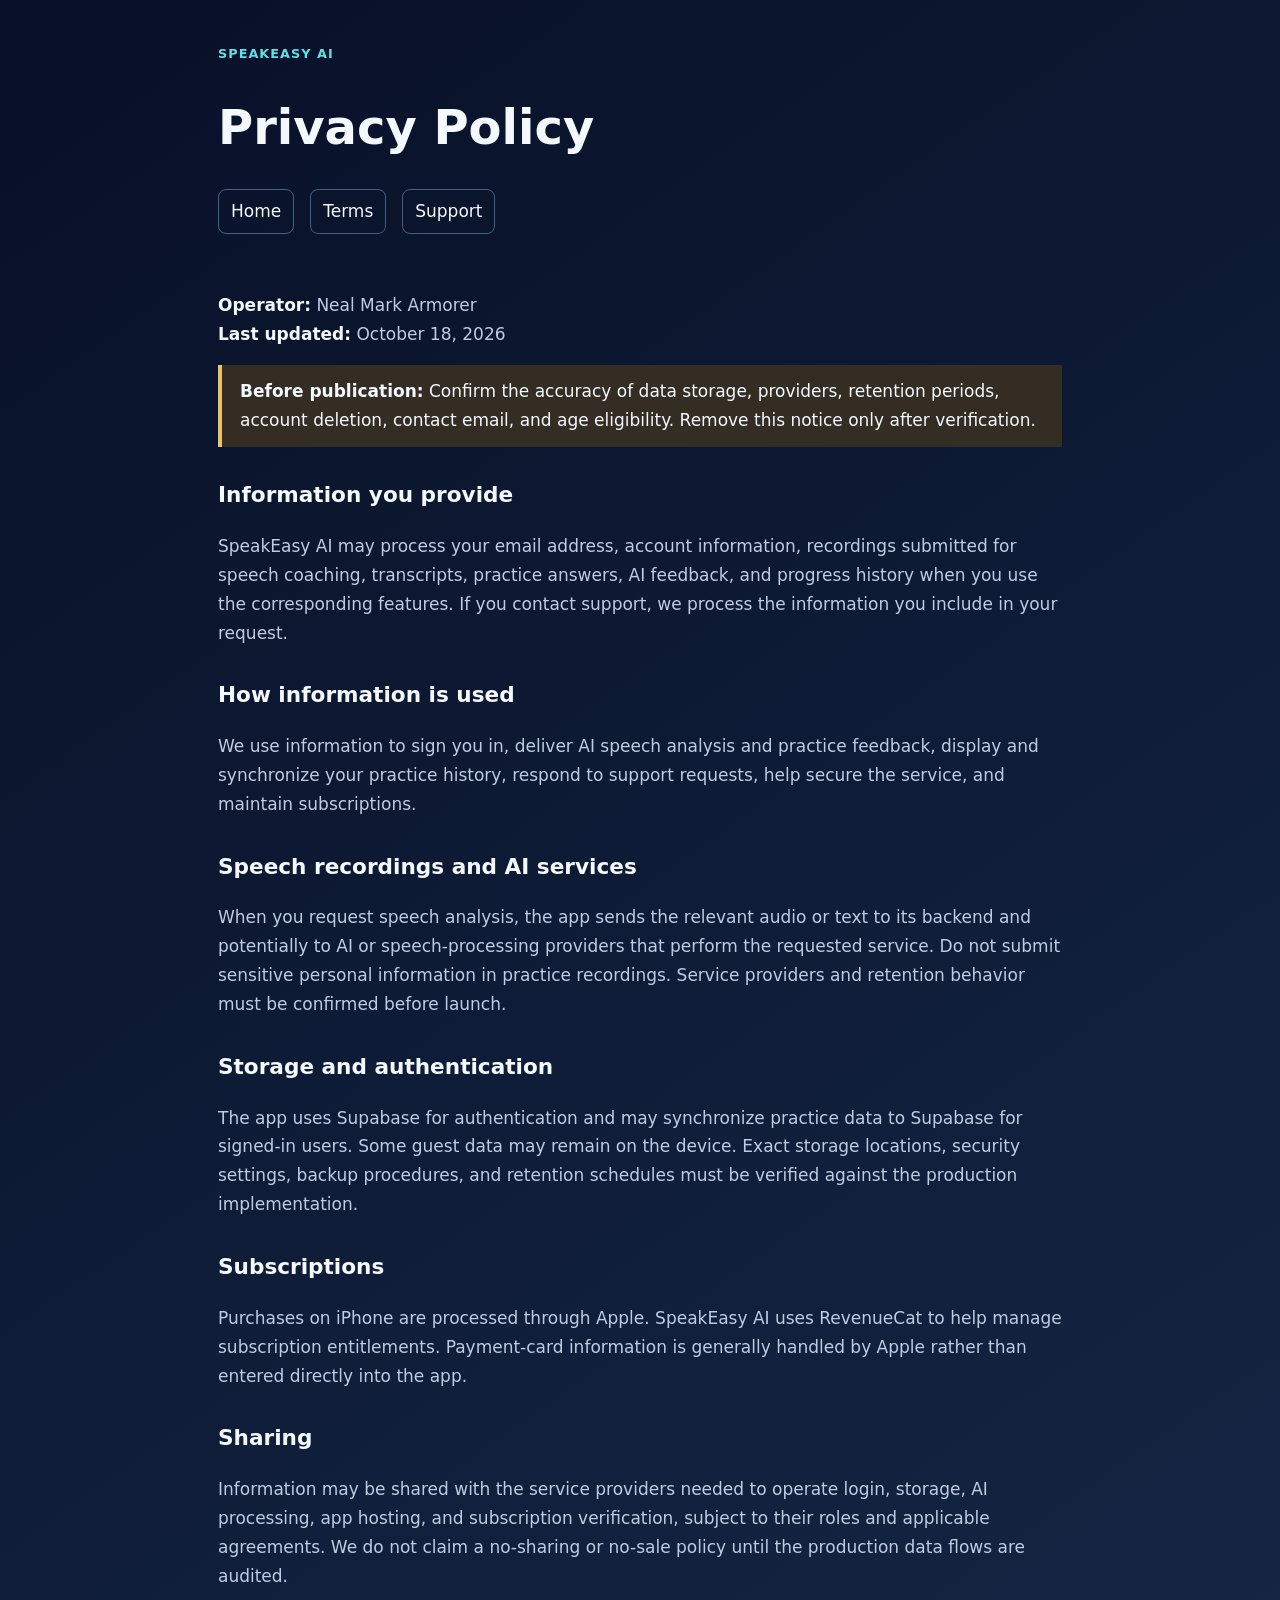
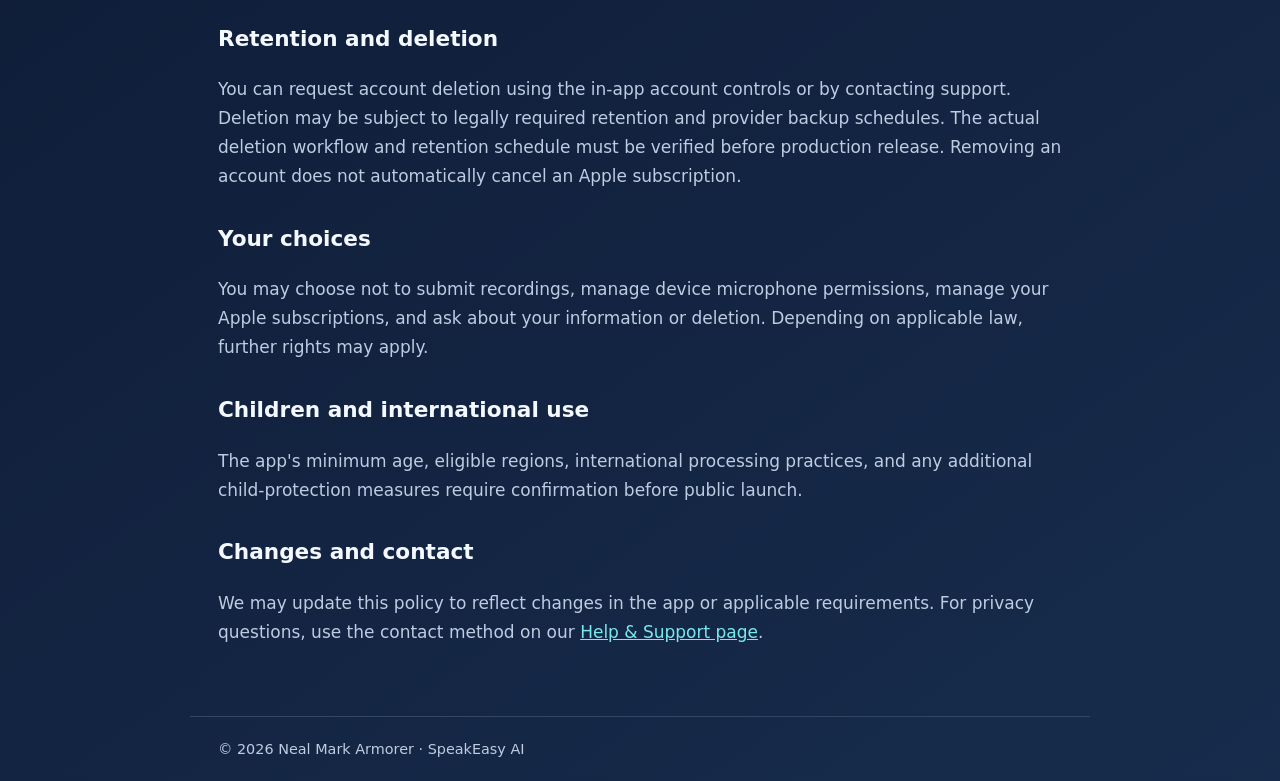
==== privacy.html @ dbbf39c7 "Add files via upload" ====
<!doctype html><html lang="en"><head><meta charset="utf-8"><meta name="viewport" content="width=device-width,initial-scale=1"><title>Privacy Policy — SpeakEasy AI</title><link rel="stylesheet" href="style.css"></head><body><header><span class="tag">SpeakEasy AI</span><h1>Privacy Policy</h1><nav aria-label="Main navigation"><a href="index.html">Home</a><a href="terms.html">Terms</a><a href="support.html">Support</a></nav></header><main><p><strong>Operator:</strong> Neal Mark Armorer<br><strong>Last updated:</strong> October 18, 2026</p><div class="notice"><strong>Before publication:</strong> Confirm the accuracy of data storage, providers, retention periods, account deletion, contact email, and age eligibility. Remove this notice only after verification.</div><h2>Information you provide</h2><p>SpeakEasy AI may process your email address, account information, recordings submitted for speech coaching, transcripts, practice answers, AI feedback, and progress history when you use the corresponding features. If you contact support, we process the information you include in your request.</p><h2>How information is used</h2><p>We use information to sign you in, deliver AI speech analysis and practice feedback, display and synchronize your practice history, respond to support requests, help secure the service, and maintain subscriptions.</p><h2>Speech recordings and AI services</h2><p>When you request speech analysis, the app sends the relevant audio or text to its backend and potentially to AI or speech-processing providers that perform the requested service. Do not submit sensitive personal information in practice recordings. Service providers and retention behavior must be confirmed before launch.</p><h2>Storage and authentication</h2><p>The app uses Supabase for authentication and may synchronize practice data to Supabase for signed-in users. Some guest data may remain on the device. Exact storage locations, security settings, backup procedures, and retention schedules must be verified against the production implementation.</p><h2>Subscriptions</h2><p>Purchases on iPhone are processed through Apple. SpeakEasy AI uses RevenueCat to help manage subscription entitlements. Payment-card information is generally handled by Apple rather than entered directly into the app.</p><h2>Sharing</h2><p>Information may be shared with the service providers needed to operate login, storage, AI processing, app hosting, and subscription verification, subject to their roles and applicable agreements. We do not claim a no-sharing or no-sale policy until the production data flows are audited.</p><h2>Retention and deletion</h2><p>You can request account deletion using the in-app account controls or by contacting support. Deletion may be subject to legally required retention and provider backup schedules. The actual deletion workflow and retention schedule must be verified before production release. Removing an account does not automatically cancel an Apple subscription.</p><h2>Your choices</h2><p>You may choose not to submit recordings, manage device microphone permissions, manage your Apple subscriptions, and ask about your information or deletion. Depending on applicable law, further rights may apply.</p><h2>Children and international use</h2><p>The app's minimum age, eligible regions, international processing practices, and any additional child-protection measures require confirmation before public launch.</p><h2>Changes and contact</h2><p>We may update this policy to reflect changes in the app or applicable requirements. For privacy questions, use the contact method on our <a href="support.html">Help & Support page</a>.</p></main><footer>© 2026 Neal Mark Armorer · SpeakEasy AI</footer></body></html>
---- style.css ----
:root{color-scheme:dark;--bg:#080f26;--card:#14223d;--txt:#f4f8ff;--muted:#becce2;--accent:#5de1e6}*{box-sizing:border-box}body{margin:0;background:linear-gradient(145deg,#081027,#172c4c);color:var(--txt);font:17px/1.7 system-ui,-apple-system,'Segoe UI',sans-serif;min-height:100vh}header,main,footer{max-width:900px;margin:auto;padding:20px 28px}header{padding-top:38px}a{color:#7ae8ef}nav{display:flex;gap:16px;flex-wrap:wrap}nav a{color:var(--txt);text-decoration:none;padding:7px 12px;border:1px solid #426080;border-radius:8px}h1{font-size:clamp(2rem,5vw,3rem);line-height:1.2}h2{font-size:1.35rem;margin-top:30px}p,li{color:var(--muted)}strong{color:#f4f8ff}.card{background:var(--card);border:1px solid #2e496c;border-radius:17px;padding:22px;margin:22px 0}.notice{border-left:4px solid #ebc36c;padding:12px 18px;background:#342d24}footer{font-size:.9rem;border-top:1px solid #334663;margin-top:32px;color:var(--muted)}.tag{color:var(--accent);font-weight:700;letter-spacing:.08em;text-transform:uppercase;font-size:.8rem}a:focus-visible{outline:3px solid var(--accent);outline-offset:2px}
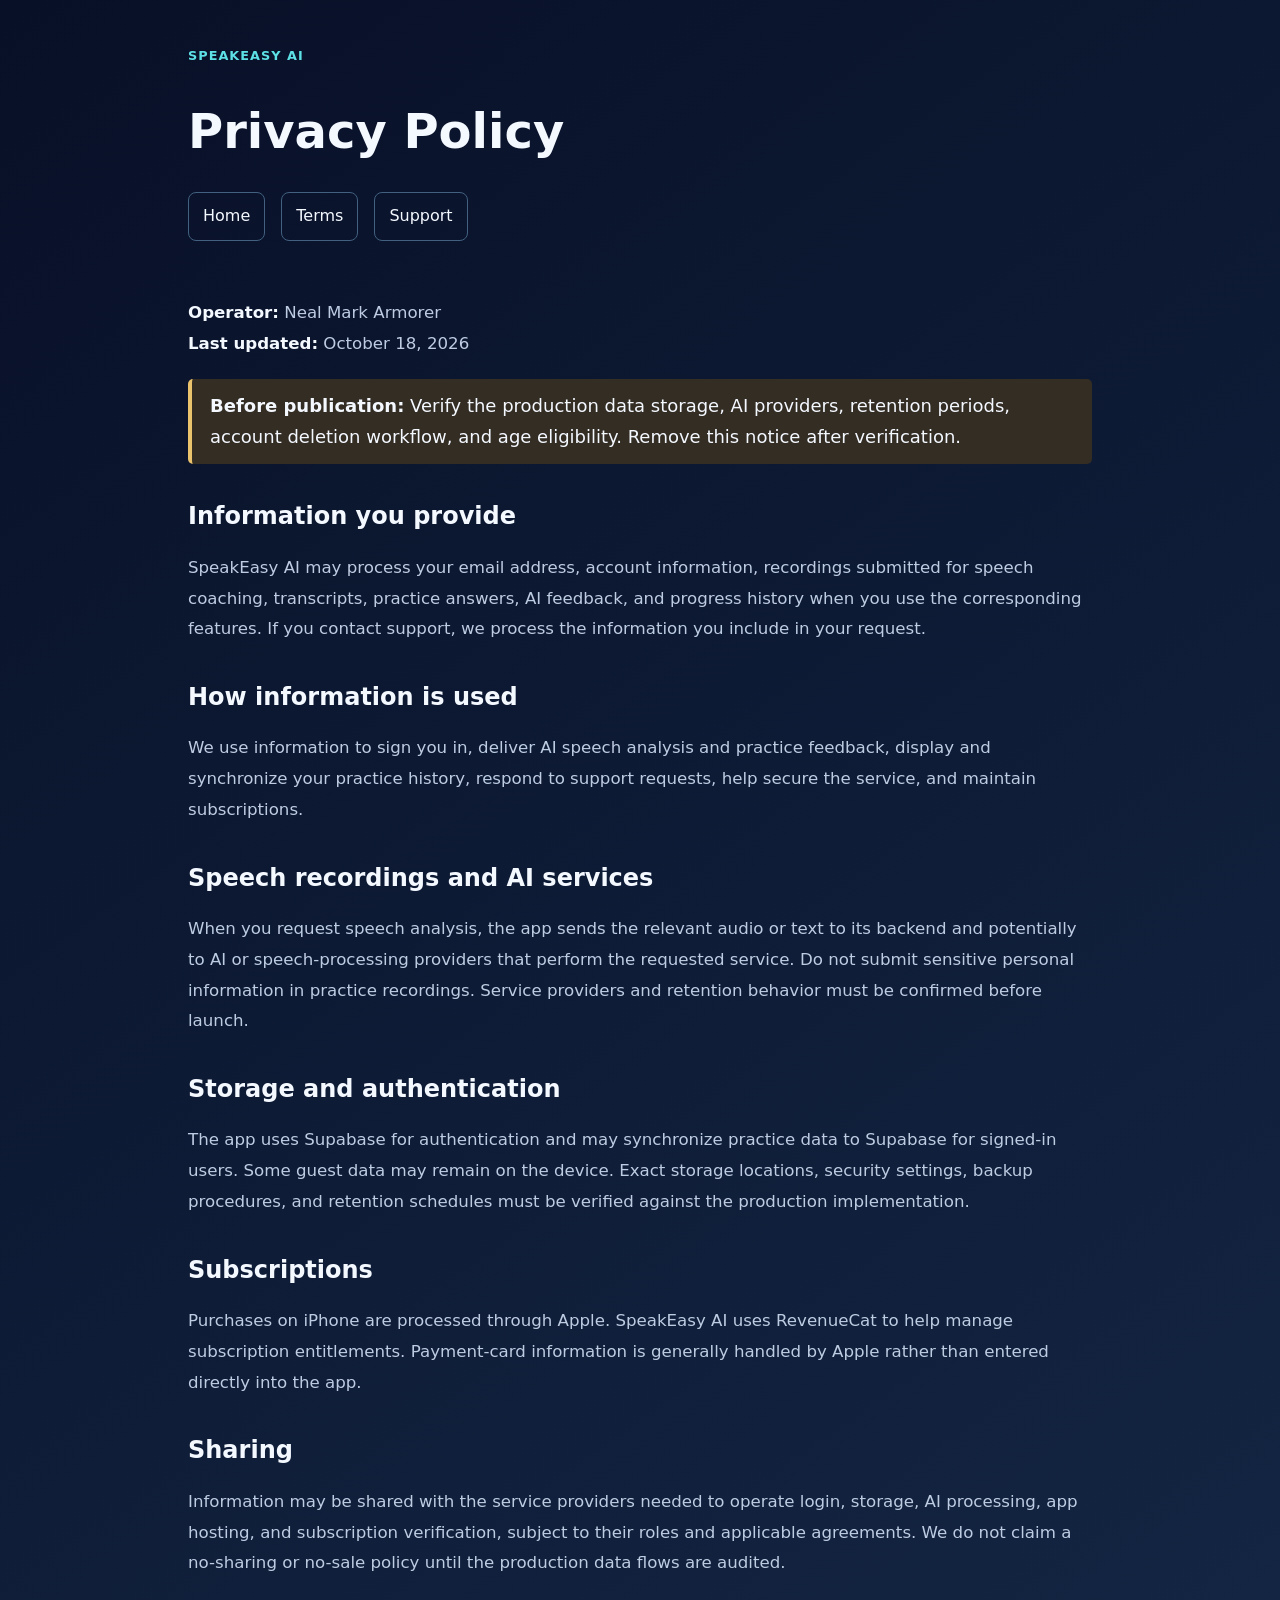
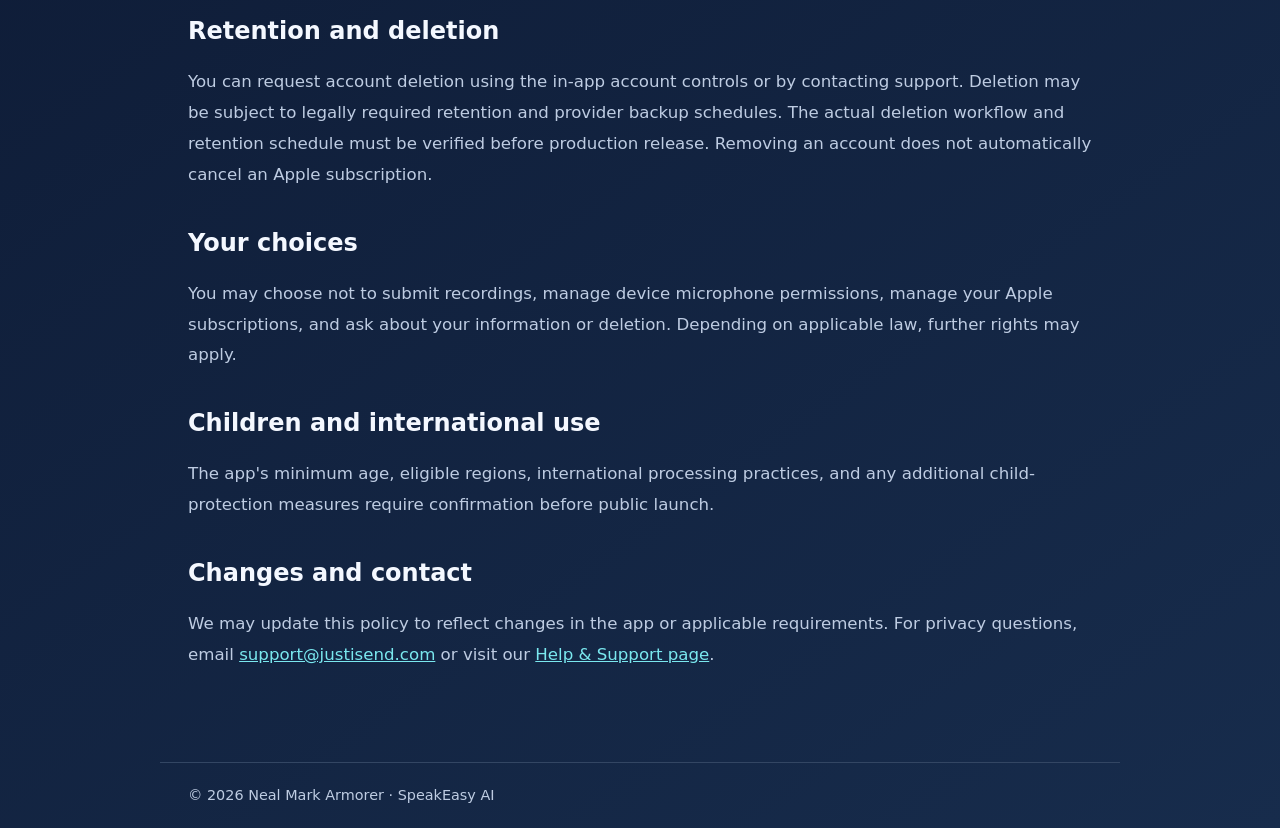
==== commit a9e1c997: "Add files via upload" ====
--- a/privacy.html
+++ b/privacy.html
@@ -1 +1 @@
-<!doctype html><html lang="en"><head><meta charset="utf-8"><meta name="viewport" content="width=device-width,initial-scale=1"><title>Privacy Policy — SpeakEasy AI</title><link rel="stylesheet" href="style.css"></head><body><header><span class="tag">SpeakEasy AI</span><h1>Privacy Policy</h1><nav aria-label="Main navigation"><a href="index.html">Home</a><a href="terms.html">Terms</a><a href="support.html">Support</a></nav></header><main><p><strong>Operator:</strong> Neal Mark Armorer<br><strong>Last updated:</strong> October 18, 2026</p><div class="notice"><strong>Before publication:</strong> Confirm the accuracy of data storage, providers, retention periods, account deletion, contact email, and age eligibility. Remove this notice only after verification.</div><h2>Information you provide</h2><p>SpeakEasy AI may process your email address, account information, recordings submitted for speech coaching, transcripts, practice answers, AI feedback, and progress history when you use the corresponding features. If you contact support, we process the information you include in your request.</p><h2>How information is used</h2><p>We use information to sign you in, deliver AI speech analysis and practice feedback, display and synchronize your practice history, respond to support requests, help secure the service, and maintain subscriptions.</p><h2>Speech recordings and AI services</h2><p>When you request speech analysis, the app sends the relevant audio or text to its backend and potentially to AI or speech-processing providers that perform the requested service. Do not submit sensitive personal information in practice recordings. Service providers and retention behavior must be confirmed before launch.</p><h2>Storage and authentication</h2><p>The app uses Supabase for authentication and may synchronize practice data to Supabase for signed-in users. Some guest data may remain on the device. Exact storage locations, security settings, backup procedures, and retention schedules must be verified against the production implementation.</p><h2>Subscriptions</h2><p>Purchases on iPhone are processed through Apple. SpeakEasy AI uses RevenueCat to help manage subscription entitlements. Payment-card information is generally handled by Apple rather than entered directly into the app.</p><h2>Sharing</h2><p>Information may be shared with the service providers needed to operate login, storage, AI processing, app hosting, and subscription verification, subject to their roles and applicable agreements. We do not claim a no-sharing or no-sale policy until the production data flows are audited.</p><h2>Retention and deletion</h2><p>You can request account deletion using the in-app account controls or by contacting support. Deletion may be subject to legally required retention and provider backup schedules. The actual deletion workflow and retention schedule must be verified before production release. Removing an account does not automatically cancel an Apple subscription.</p><h2>Your choices</h2><p>You may choose not to submit recordings, manage device microphone permissions, manage your Apple subscriptions, and ask about your information or deletion. Depending on applicable law, further rights may apply.</p><h2>Children and international use</h2><p>The app's minimum age, eligible regions, international processing practices, and any additional child-protection measures require confirmation before public launch.</p><h2>Changes and contact</h2><p>We may update this policy to reflect changes in the app or applicable requirements. For privacy questions, use the contact method on our <a href="support.html">Help & Support page</a>.</p></main><footer>© 2026 Neal Mark Armorer · SpeakEasy AI</footer></body></html>
+<!doctype html><html lang="en"><head><meta charset="utf-8"><meta name="viewport" content="width=device-width,initial-scale=1"><title>Privacy Policy — SpeakEasy AI</title><link rel="stylesheet" href="style.css"></head><body><header><span class="tag">SpeakEasy AI</span><h1>Privacy Policy</h1><nav aria-label="Main navigation"><a href="index.html">Home</a><a href="terms.html">Terms</a><a href="support.html">Support</a></nav></header><main><p><strong>Operator:</strong> Neal Mark Armorer<br><strong>Last updated:</strong> October 18, 2026</p><div class="notice"><strong>Before publication:</strong> Verify the production data storage, AI providers, retention periods, account deletion workflow, and age eligibility. Remove this notice after verification.</div><h2>Information you provide</h2><p>SpeakEasy AI may process your email address, account information, recordings submitted for speech coaching, transcripts, practice answers, AI feedback, and progress history when you use the corresponding features. If you contact support, we process the information you include in your request.</p><h2>How information is used</h2><p>We use information to sign you in, deliver AI speech analysis and practice feedback, display and synchronize your practice history, respond to support requests, help secure the service, and maintain subscriptions.</p><h2>Speech recordings and AI services</h2><p>When you request speech analysis, the app sends the relevant audio or text to its backend and potentially to AI or speech-processing providers that perform the requested service. Do not submit sensitive personal information in practice recordings. Service providers and retention behavior must be confirmed before launch.</p><h2>Storage and authentication</h2><p>The app uses Supabase for authentication and may synchronize practice data to Supabase for signed-in users. Some guest data may remain on the device. Exact storage locations, security settings, backup procedures, and retention schedules must be verified against the production implementation.</p><h2>Subscriptions</h2><p>Purchases on iPhone are processed through Apple. SpeakEasy AI uses RevenueCat to help manage subscription entitlements. Payment-card information is generally handled by Apple rather than entered directly into the app.</p><h2>Sharing</h2><p>Information may be shared with the service providers needed to operate login, storage, AI processing, app hosting, and subscription verification, subject to their roles and applicable agreements. We do not claim a no-sharing or no-sale policy until the production data flows are audited.</p><h2>Retention and deletion</h2><p>You can request account deletion using the in-app account controls or by contacting support. Deletion may be subject to legally required retention and provider backup schedules. The actual deletion workflow and retention schedule must be verified before production release. Removing an account does not automatically cancel an Apple subscription.</p><h2>Your choices</h2><p>You may choose not to submit recordings, manage device microphone permissions, manage your Apple subscriptions, and ask about your information or deletion. Depending on applicable law, further rights may apply.</p><h2>Children and international use</h2><p>The app's minimum age, eligible regions, international processing practices, and any additional child-protection measures require confirmation before public launch.</p><h2>Changes and contact</h2><p>We may update this policy to reflect changes in the app or applicable requirements. For privacy questions, email <a href="mailto:support@justisend.com">support@justisend.com</a> or visit our <a href="support.html">Help & Support page</a>.</p></main><footer>© 2026 Neal Mark Armorer · SpeakEasy AI</footer></body></html>
--- a/style.css
+++ b/style.css
@@ -1 +1,4 @@
 :root{color-scheme:dark;--bg:#080f26;--card:#14223d;--txt:#f4f8ff;--muted:#becce2;--accent:#5de1e6}*{box-sizing:border-box}body{margin:0;background:linear-gradient(145deg,#081027,#172c4c);color:var(--txt);font:17px/1.7 system-ui,-apple-system,'Segoe UI',sans-serif;min-height:100vh}header,main,footer{max-width:900px;margin:auto;padding:20px 28px}header{padding-top:38px}a{color:#7ae8ef}nav{display:flex;gap:16px;flex-wrap:wrap}nav a{color:var(--txt);text-decoration:none;padding:7px 12px;border:1px solid #426080;border-radius:8px}h1{font-size:clamp(2rem,5vw,3rem);line-height:1.2}h2{font-size:1.35rem;margin-top:30px}p,li{color:var(--muted)}strong{color:#f4f8ff}.card{background:var(--card);border:1px solid #2e496c;border-radius:17px;padding:22px;margin:22px 0}.notice{border-left:4px solid #ebc36c;padding:12px 18px;background:#342d24}footer{font-size:.9rem;border-top:1px solid #334663;margin-top:32px;color:var(--muted)}.tag{color:var(--accent);font-weight:700;letter-spacing:.08em;text-transform:uppercase;font-size:.8rem}a:focus-visible{outline:3px solid var(--accent);outline-offset:2px}
+
+/* Readability improvements for legal documents */
+header,main,footer{max-width:960px}body{font-size:18px;line-height:1.8}main p,main li{font-size:1.04rem;line-height:1.85}main h2{font-size:1.5rem;line-height:1.35;margin-top:2.25rem}main{padding-bottom:42px}nav a{font-size:1rem;padding:9px 14px}.notice{border-radius:5px;line-height:1.7;margin:20px 0 28px}@media (max-width:600px){header,main,footer{padding-left:20px;padding-right:20px}body{font-size:17px}main p,main li{font-size:1rem}main h2{font-size:1.35rem}}
